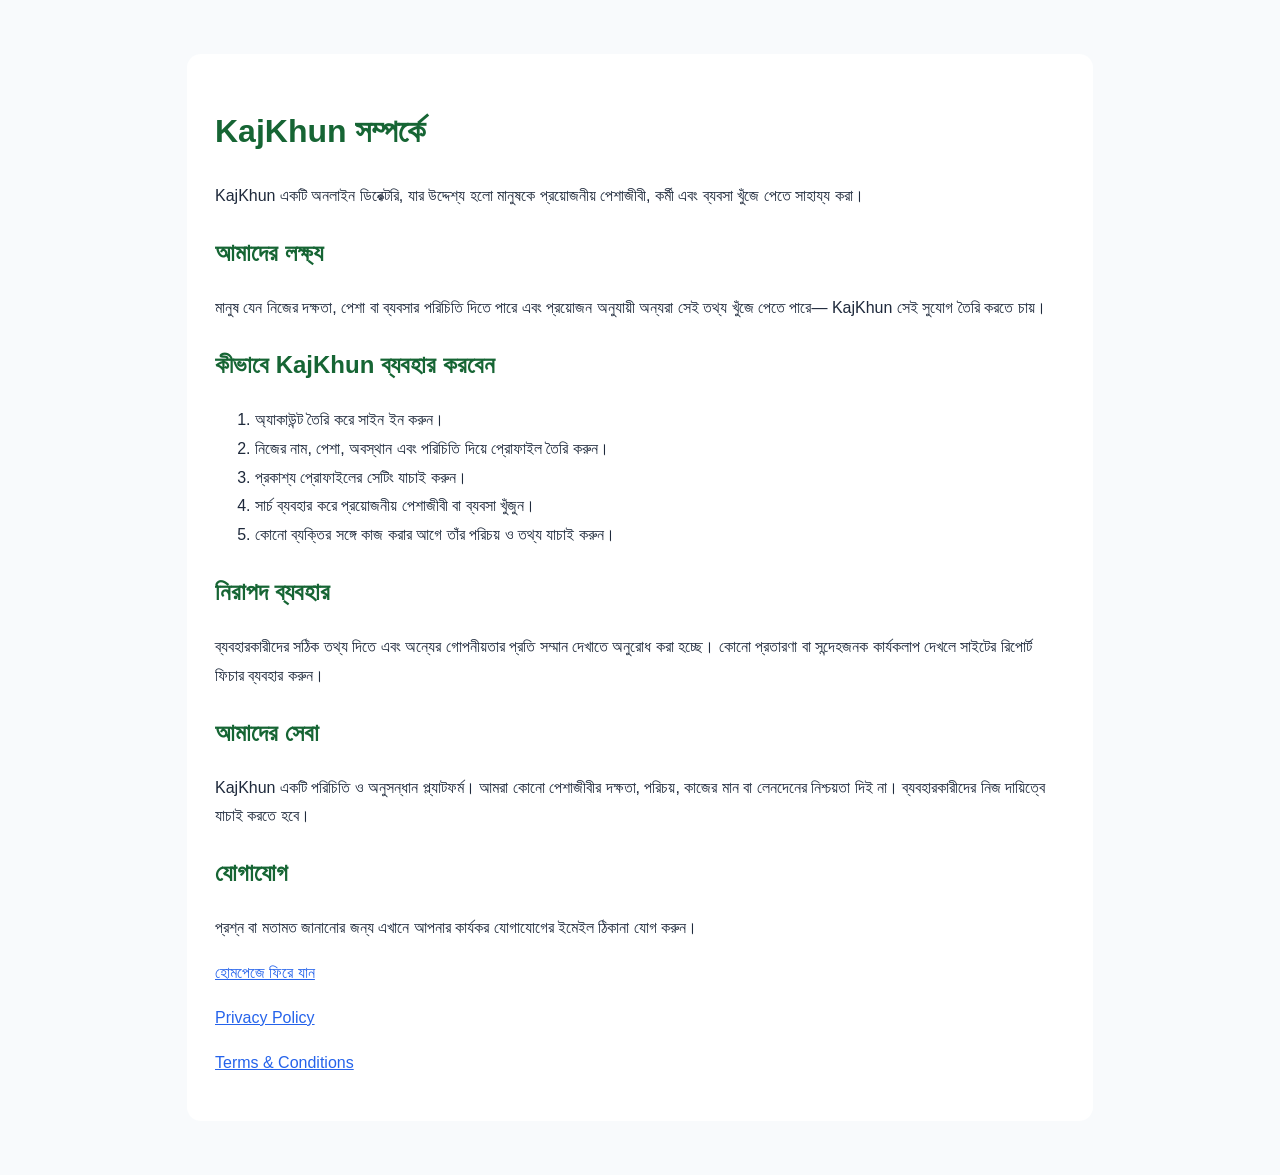
==== about.html @ f3b3411a "Add files via upload" ====
<!DOCTYPE html>
<html lang="bn">
<head>
  <meta charset="UTF-8">
  <meta name="viewport" content="width=device-width, initial-scale=1.0">
  <meta name="description" content="KajKhun সম্পর্কে জানুন—পেশাজীবী, কর্মী ও ব্যবসা খুঁজে পাওয়ার একটি অনলাইন ডিরেক্টরি।">
  <title>About Us — KajKhun</title>
  <style>
    body {
      font-family: Arial, sans-serif;
      line-height: 1.8;
      margin: 0;
      padding: 24px;
      color: #1e293b;
      background: #f8fafc;
    }
    main {
      max-width: 850px;
      margin: 30px auto;
      padding: 28px;
      background: white;
      border-radius: 14px;
    }
    h1, h2 { color: #166534; }
    a { color: #2563eb; }
  </style>
</head>
<body>
<main>
  <h1>KajKhun সম্পর্কে</h1>

  <p>
    KajKhun একটি অনলাইন ডিরেক্টরি, যার উদ্দেশ্য হলো মানুষকে
    প্রয়োজনীয় পেশাজীবী, কর্মী এবং ব্যবসা খুঁজে পেতে সাহায্য করা।
  </p>

  <h2>আমাদের লক্ষ্য</h2>
  <p>
    মানুষ যেন নিজের দক্ষতা, পেশা বা ব্যবসার পরিচিতি দিতে পারে
    এবং প্রয়োজন অনুযায়ী অন্যরা সেই তথ্য খুঁজে পেতে পারে—
    KajKhun সেই সুযোগ তৈরি করতে চায়।
  </p>

  <h2>কীভাবে KajKhun ব্যবহার করবেন</h2>
  <ol>
    <li>অ্যাকাউন্ট তৈরি করে সাইন ইন করুন।</li>
    <li>নিজের নাম, পেশা, অবস্থান এবং পরিচিতি দিয়ে প্রোফাইল তৈরি করুন।</li>
    <li>প্রকাশ্য প্রোফাইলের সেটিং যাচাই করুন।</li>
    <li>সার্চ ব্যবহার করে প্রয়োজনীয় পেশাজীবী বা ব্যবসা খুঁজুন।</li>
    <li>কোনো ব্যক্তির সঙ্গে কাজ করার আগে তাঁর পরিচয় ও তথ্য যাচাই করুন।</li>
  </ol>

  <h2>নিরাপদ ব্যবহার</h2>
  <p>
    ব্যবহারকারীদের সঠিক তথ্য দিতে এবং অন্যের গোপনীয়তার প্রতি
    সম্মান দেখাতে অনুরোধ করা হচ্ছে। কোনো প্রতারণা বা সন্দেহজনক
    কার্যকলাপ দেখলে সাইটের রিপোর্ট ফিচার ব্যবহার করুন।
  </p>

  <h2>আমাদের সেবা</h2>
  <p>
    KajKhun একটি পরিচিতি ও অনুসন্ধান প্ল্যাটফর্ম। আমরা কোনো
    পেশাজীবীর দক্ষতা, পরিচয়, কাজের মান বা লেনদেনের নিশ্চয়তা
    দিই না। ব্যবহারকারীদের নিজ দায়িত্বে যাচাই করতে হবে।
  </p>

  <h2>যোগাযোগ</h2>
  <p>
    প্রশ্ন বা মতামত জানানোর জন্য এখানে আপনার কার্যকর যোগাযোগের
    ইমেইল ঠিকানা যোগ করুন।
  </p>

  <p><a href="index.html">হোমপেজে ফিরে যান</a></p>
  <p><a href="privacy.html">Privacy Policy</a></p>
  <p><a href="terms.html">Terms &amp; Conditions</a></p>
</main>
</body>
</html>
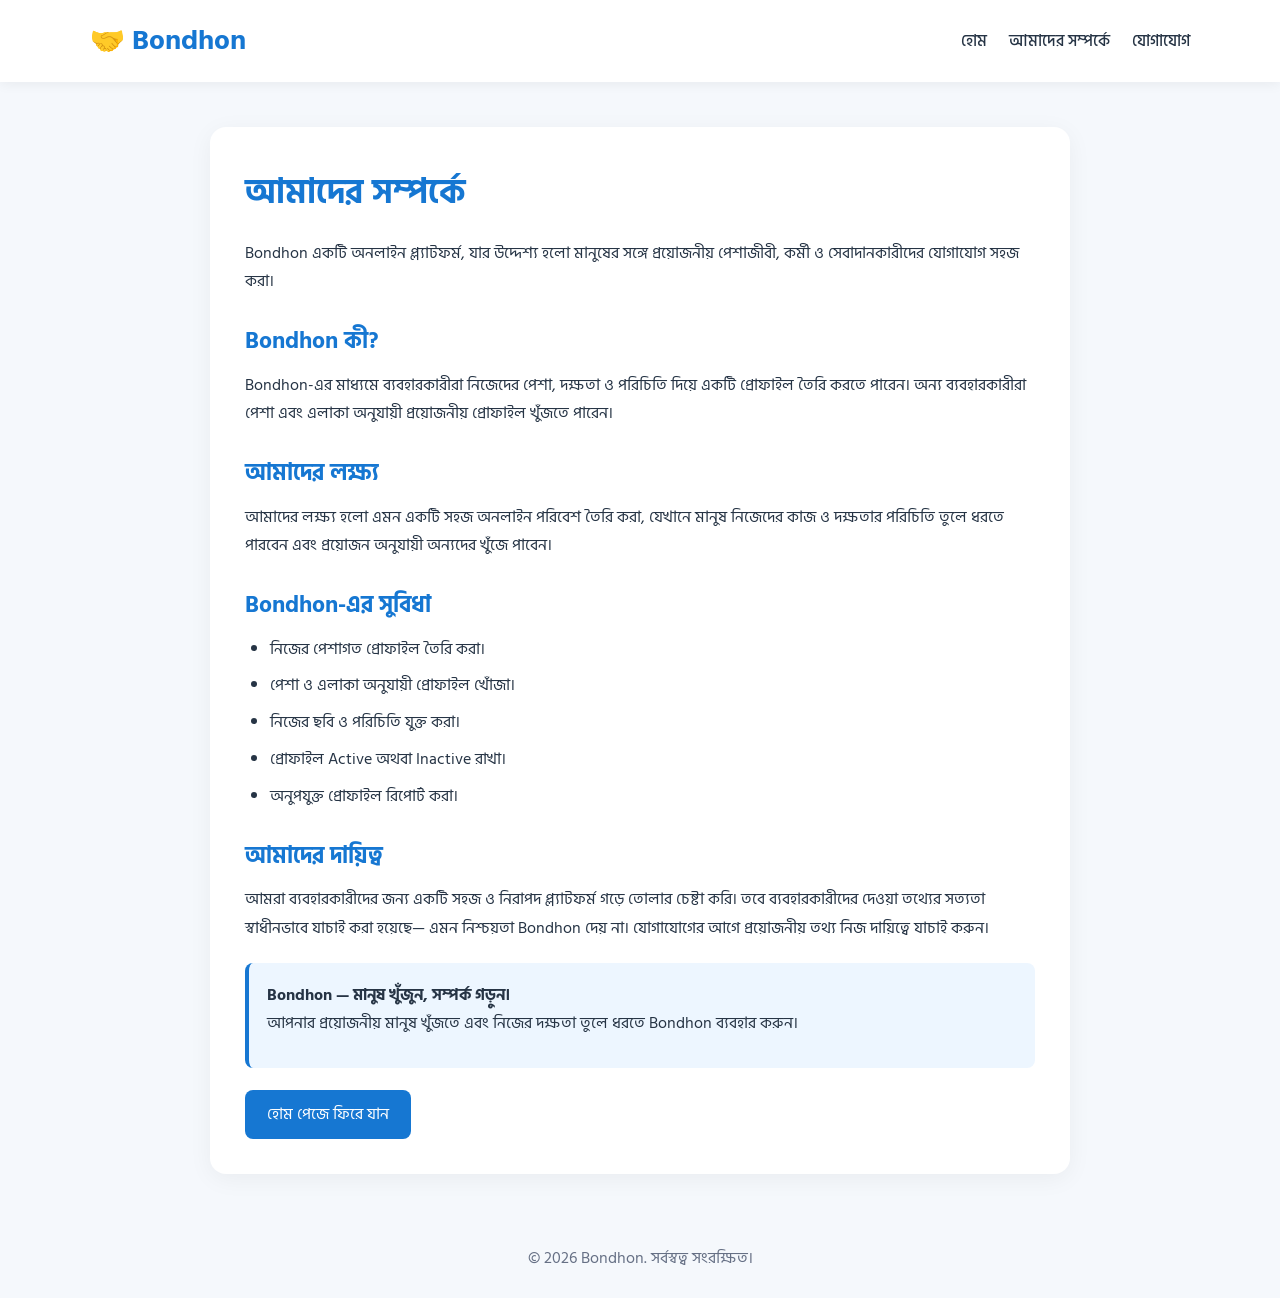
==== commit 9ce8fd1d: "Add files via upload" ====
--- a/about.html
+++ b/about.html
@@ -4,76 +4,220 @@
 <head>
   <meta charset="UTF-8">
   <meta name="viewport" content="width=device-width, initial-scale=1.0">
-  <meta name="description" content="KajKhun সম্পর্কে জানুন—পেশাজীবী, কর্মী ও ব্যবসা খুঁজে পাওয়ার একটি অনলাইন ডিরেক্টরি।">
-  <title>About Us — KajKhun</title>
+  <title>About Us - Bondhon</title>
+  <meta name="description" content="Bondhon সম্পর্কে জানুন। এখানে পেশাজীবী, কর্মী ও সেবাদানকারীদের খুঁজে পাওয়া এবং নিজের প্রোফাইল তৈরি করা যায়।">
+
+  <link rel="preconnect" href="https://fonts.googleapis.com">
+  <link rel="preconnect" href="https://fonts.gstatic.com" crossorigin>
+  <link href="https://fonts.googleapis.com/css2?family=Hind+Siliguri:wght@400;500;600;700&display=swap" rel="stylesheet">
+
   <style>
+    * {
+      margin: 0;
+      padding: 0;
+      box-sizing: border-box;
+    }
+
     body {
-      font-family: Arial, sans-serif;
+      font-family: 'Hind Siliguri', sans-serif;
+      background: #f5f8fc;
+      color: #263445;
       line-height: 1.8;
-      margin: 0;
-      padding: 24px;
-      color: #1e293b;
-      background: #f8fafc;
-    }
-    main {
-      max-width: 850px;
-      margin: 30px auto;
-      padding: 28px;
+    }
+
+    header {
+      background: #ffffff;
+      padding: 16px 7%;
+      box-shadow: 0 2px 12px rgba(0,0,0,.06);
+      display: flex;
+      justify-content: space-between;
+      align-items: center;
+      flex-wrap: wrap;
+      gap: 12px;
+    }
+
+    .logo {
+      color: #1677d2;
+      font-size: 28px;
+      font-weight: 700;
+      text-decoration: none;
+    }
+
+    nav a {
+      color: #263445;
+      text-decoration: none;
+      margin-left: 18px;
+      font-weight: 500;
+    }
+
+    nav a:hover {
+      color: #1677d2;
+    }
+
+    .container {
+      max-width: 900px;
+      margin: 45px auto;
+      padding: 0 20px;
+    }
+
+    .content {
       background: white;
-      border-radius: 14px;
-    }
-    h1, h2 { color: #166534; }
-    a { color: #2563eb; }
+      padding: 35px;
+      border-radius: 16px;
+      box-shadow: 0 5px 25px rgba(0,0,0,.05);
+    }
+
+    h1 {
+      color: #1677d2;
+      font-size: 34px;
+      margin-bottom: 15px;
+    }
+
+    h2 {
+      color: #1677d2;
+      font-size: 23px;
+      margin: 25px 0 8px;
+    }
+
+    p {
+      margin-bottom: 12px;
+    }
+
+    ul {
+      padding-left: 25px;
+    }
+
+    li {
+      margin-bottom: 8px;
+    }
+
+    .highlight {
+      background: #edf6ff;
+      padding: 18px;
+      border-left: 4px solid #1677d2;
+      border-radius: 8px;
+      margin-top: 20px;
+    }
+
+    .home-btn {
+      display: inline-block;
+      background: #1677d2;
+      color: white;
+      padding: 10px 22px;
+      border-radius: 8px;
+      text-decoration: none;
+      margin-top: 22px;
+    }
+
+    footer {
+      text-align: center;
+      padding: 25px;
+      color: #667085;
+    }
+
+    @media(max-width: 600px) {
+      header {
+        padding: 14px 5%;
+      }
+
+      nav a {
+        margin-left: 10px;
+      }
+
+      .content {
+        padding: 22px;
+      }
+
+      h1 {
+        font-size: 28px;
+      }
+    }
   </style>
 </head>
+
 <body>
-<main>
-  <h1>KajKhun সম্পর্কে</h1>
-
-  <p>
-    KajKhun একটি অনলাইন ডিরেক্টরি, যার উদ্দেশ্য হলো মানুষকে
-    প্রয়োজনীয় পেশাজীবী, কর্মী এবং ব্যবসা খুঁজে পেতে সাহায্য করা।
-  </p>
-
-  <h2>আমাদের লক্ষ্য</h2>
-  <p>
-    মানুষ যেন নিজের দক্ষতা, পেশা বা ব্যবসার পরিচিতি দিতে পারে
-    এবং প্রয়োজন অনুযায়ী অন্যরা সেই তথ্য খুঁজে পেতে পারে—
-    KajKhun সেই সুযোগ তৈরি করতে চায়।
-  </p>
-
-  <h2>কীভাবে KajKhun ব্যবহার করবেন</h2>
-  <ol>
-    <li>অ্যাকাউন্ট তৈরি করে সাইন ইন করুন।</li>
-    <li>নিজের নাম, পেশা, অবস্থান এবং পরিচিতি দিয়ে প্রোফাইল তৈরি করুন।</li>
-    <li>প্রকাশ্য প্রোফাইলের সেটিং যাচাই করুন।</li>
-    <li>সার্চ ব্যবহার করে প্রয়োজনীয় পেশাজীবী বা ব্যবসা খুঁজুন।</li>
-    <li>কোনো ব্যক্তির সঙ্গে কাজ করার আগে তাঁর পরিচয় ও তথ্য যাচাই করুন।</li>
-  </ol>
-
-  <h2>নিরাপদ ব্যবহার</h2>
-  <p>
-    ব্যবহারকারীদের সঠিক তথ্য দিতে এবং অন্যের গোপনীয়তার প্রতি
-    সম্মান দেখাতে অনুরোধ করা হচ্ছে। কোনো প্রতারণা বা সন্দেহজনক
-    কার্যকলাপ দেখলে সাইটের রিপোর্ট ফিচার ব্যবহার করুন।
-  </p>
-
-  <h2>আমাদের সেবা</h2>
-  <p>
-    KajKhun একটি পরিচিতি ও অনুসন্ধান প্ল্যাটফর্ম। আমরা কোনো
-    পেশাজীবীর দক্ষতা, পরিচয়, কাজের মান বা লেনদেনের নিশ্চয়তা
-    দিই না। ব্যবহারকারীদের নিজ দায়িত্বে যাচাই করতে হবে।
-  </p>
-
-  <h2>যোগাযোগ</h2>
-  <p>
-    প্রশ্ন বা মতামত জানানোর জন্য এখানে আপনার কার্যকর যোগাযোগের
-    ইমেইল ঠিকানা যোগ করুন।
-  </p>
-
-  <p><a href="index.html">হোমপেজে ফিরে যান</a></p>
-  <p><a href="privacy.html">Privacy Policy</a></p>
-  <p><a href="terms.html">Terms &amp; Conditions</a></p>
+
+<header>
+  <a href="index.html" class="logo">🤝 Bondhon</a>
+
+  <nav>
+    <a href="index.html">হোম</a>
+    <a href="about.html">আমাদের সম্পর্কে</a>
+    <a href="contact.html">যোগাযোগ</a>
+  </nav>
+</header>
+
+<main class="container">
+  <article class="content">
+
+    <h1>আমাদের সম্পর্কে</h1>
+
+    <p>
+      Bondhon একটি অনলাইন প্ল্যাটফর্ম, যার উদ্দেশ্য হলো
+      মানুষের সঙ্গে প্রয়োজনীয় পেশাজীবী, কর্মী ও সেবাদানকারীদের
+      যোগাযোগ সহজ করা।
+    </p>
+
+    <h2>Bondhon কী?</h2>
+
+    <p>
+      Bondhon-এর মাধ্যমে ব্যবহারকারীরা নিজেদের পেশা,
+      দক্ষতা ও পরিচিতি দিয়ে একটি প্রোফাইল তৈরি করতে পারেন।
+      অন্য ব্যবহারকারীরা পেশা এবং এলাকা অনুযায়ী প্রয়োজনীয়
+      প্রোফাইল খুঁজতে পারেন।
+    </p>
+
+    <h2>আমাদের লক্ষ্য</h2>
+
+    <p>
+      আমাদের লক্ষ্য হলো এমন একটি সহজ অনলাইন পরিবেশ তৈরি করা,
+      যেখানে মানুষ নিজেদের কাজ ও দক্ষতার পরিচিতি তুলে ধরতে
+      পারবেন এবং প্রয়োজন অনুযায়ী অন্যদের খুঁজে পাবেন।
+    </p>
+
+    <h2>Bondhon-এর সুবিধা</h2>
+
+    <ul>
+      <li>নিজের পেশাগত প্রোফাইল তৈরি করা।</li>
+      <li>পেশা ও এলাকা অনুযায়ী প্রোফাইল খোঁজা।</li>
+      <li>নিজের ছবি ও পরিচিতি যুক্ত করা।</li>
+      <li>প্রোফাইল Active অথবা Inactive রাখা।</li>
+      <li>অনুপযুক্ত প্রোফাইল রিপোর্ট করা।</li>
+    </ul>
+
+    <h2>আমাদের দায়িত্ব</h2>
+
+    <p>
+      আমরা ব্যবহারকারীদের জন্য একটি সহজ ও নিরাপদ
+      প্ল্যাটফর্ম গড়ে তোলার চেষ্টা করি। তবে ব্যবহারকারীদের
+      দেওয়া তথ্যের সত্যতা স্বাধীনভাবে যাচাই করা হয়েছে—
+      এমন নিশ্চয়তা Bondhon দেয় না। যোগাযোগের আগে
+      প্রয়োজনীয় তথ্য নিজ দায়িত্বে যাচাই করুন।
+    </p>
+
+    <div class="highlight">
+      <strong>Bondhon — মানুষ খুঁজুন, সম্পর্ক গড়ুন।</strong>
+      <p>
+        আপনার প্রয়োজনীয় মানুষ খুঁজতে এবং নিজের দক্ষতা
+        তুলে ধরতে Bondhon ব্যবহার করুন।
+      </p>
+    </div>
+
+    <a href="index.html" class="home-btn">
+      হোম পেজে ফিরে যান
+    </a>
+
+  </article>
 </main>
+
+<footer>
+  © <span id="year"></span> Bondhon. সর্বস্বত্ব সংরক্ষিত।
+</footer>
+
+<script>
+  document.getElementById("year").textContent =
+    new Date().getFullYear();
+</script>
+
 </body>
 </html>
